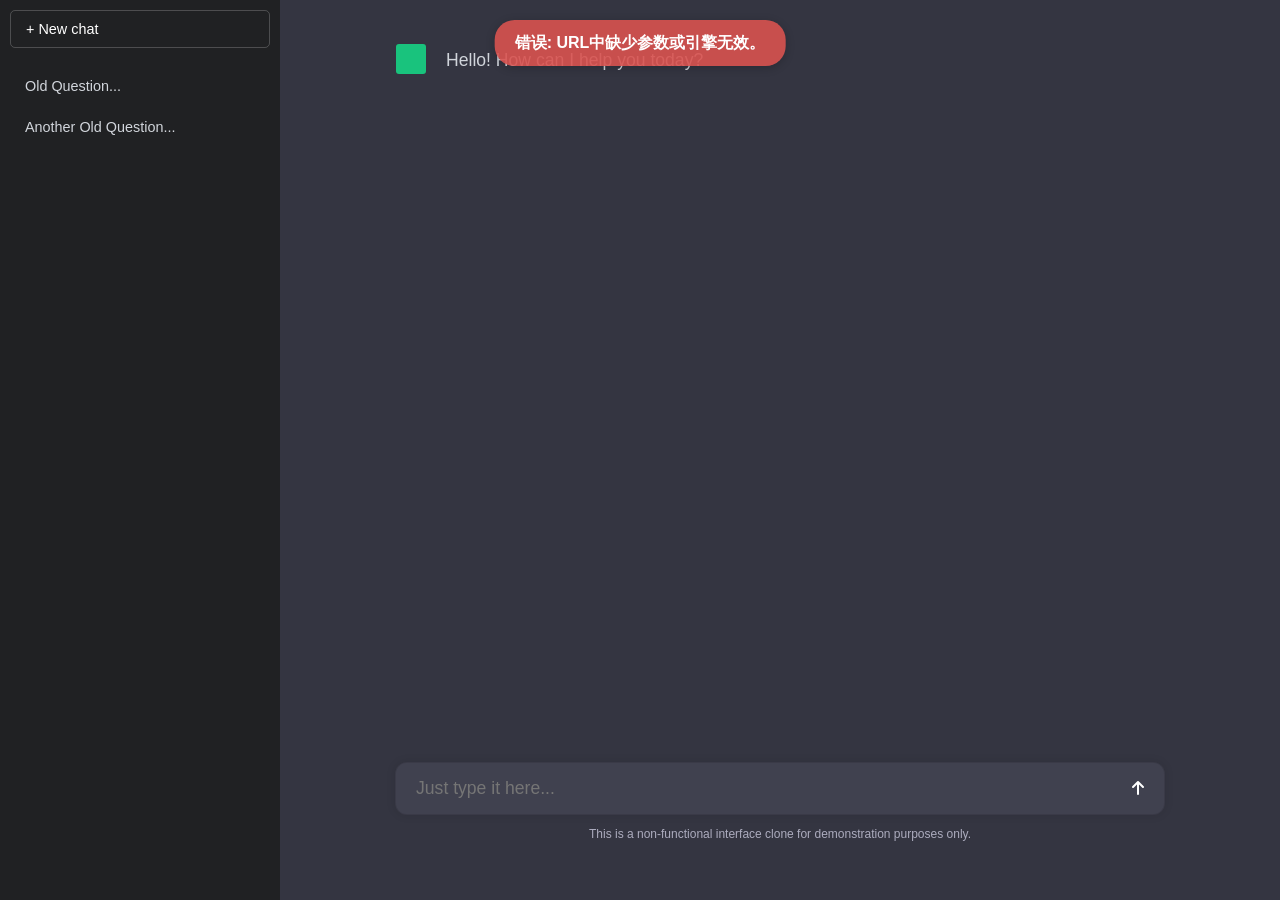
==== public/answer.html @ f905ea1f "feat: add lmlfy tool with AI search link generation and animation demo" ====
<!DOCTYPE html>
<html lang="en">
<head>
    <meta charset="UTF-8">
    <meta name="viewport" content="width=device-width, initial-scale=1.0">
    <title>Let Me Use an LLM For You</title>
    <link rel="stylesheet" href="css/style.css">
</head>
<body class="gpt-body">

    <div id="cursor">👆</div>
    <div id="tutorial-text-container"><p id="tutorial-text"></p></div>

    <div class="gpt-container">
        <!-- Static Sidebar for appearance -->
        <aside class="gpt-sidebar">
            <div class="sidebar-new-chat">+ New chat</div>
            <div class="sidebar-history">
                <div class="sidebar-item">Old Question...</div>
                <div class="sidebar-item">Another Old Question...</div>
            </div>
        </aside>

        <!-- Main Content -->
        <main class="gpt-main">
            <div class="gpt-chat-area" id="chat-messages">
                <!-- GPT Welcome Message -->
                <div class="gpt-message">
                    <div class="gpt-avatar"></div>
                    <div class="gpt-message-content">
                        <p>Hello! How can I help you today?</p>
                    </div>
                </div>
                 <!-- User message will be injected here -->
            </div>

            <div class="gpt-input-area">
                <div class="gpt-input-wrapper">
                    <input type="text" id="chat-input" placeholder="Just type it here..." readonly>
                    <button id="send-button" aria-label="Send message">
                        <svg width="24" height="24" viewBox="0 0 24 24" fill="none" xmlns="http://www.w3.org/2000/svg">
                            <path d="M7 11L12 6L17 11M12 18V7" stroke="currentColor" stroke-width="2" stroke-linecap="round" stroke-linejoin="round"></path>
                        </svg>
                    </button>
                </div>
                <p class="gpt-footer-text">This is a non-functional interface clone for demonstration purposes only.</p>
            </div>
        </main>
    </div>

    <script src="js/answer.js"></script>
</body>
</html>
---- public/css/style.css ----
/* ========= GLOBAL & HOME PAGE STYLES (preserved) ========= */
body {
    font-family: -apple-system, BlinkMacSystemFont, "Segoe UI", Roboto, Helvetica, Arial, sans-serif;
    background-color: #f0f2f5;
    color: #333;
    display: flex;
    justify-content: center;
    align-items: flex-start;
    min-height: 100vh;
    margin: 0;
    padding: 20px;
    box-sizing: border-box;
}

.container {
    width: 100%;
    max-width: 680px;
    background-color: #fff;
    padding: 2em;
    border-radius: 8px;
    box-shadow: 0 4px 12px rgba(0, 0, 0, 0.1);
    position: relative;
}

h1 { font-size: 1.8em; text-align: center; color: #1c1e21; margin-bottom: 0.5em; }
p { text-align: center; color: #606770; margin-bottom: 2em; line-height: 1.6; }
#main-form { display: flex; flex-direction: column; gap: 1.5em; }
.form-group { display: flex; flex-direction: column; }
label { margin-bottom: 0.5em; font-weight: 600; color: #333; }
textarea, select, input[type="text"]#result-link { width: 100%; padding: 12px; border: 1px solid #ddd; border-radius: 6px; font-size: 1em; font-family: inherit; box-sizing: border-box; transition: border-color 0.2s, box-shadow 0.2s; }
textarea { resize: vertical; min-height: 80px; }
textarea:focus, select:focus, input[type="text"]#result-link:focus { outline: none; border-color: #1a73e8; box-shadow: 0 0 0 2px rgba(26, 115, 232, 0.2); }
button { padding: 12px 20px; background-color: #1a73e8; color: white; border: none; border-radius: 6px; font-size: 1em; font-weight: 600; cursor: pointer; transition: background-color 0.2s; }
button:hover { background-color: #185abc; }
#result-container { margin-top: 2em; border-top: 1px solid #e0e0e0; padding-top: 1.5em; display: flex; flex-direction: column; gap: 1em; }
#result-container p { margin-bottom: 0; text-align: left; }
#result-link { background-color: #f8f9fa; }
#copy-button { background-color: #28a745; }
#copy-button:hover { background-color: #218838; }
.hidden { display: none; }

/* ========= GPT CLONE / ANIMATION STYLES ========= */

body.gpt-body {
    background-color: #343541;
    font-family: "Sohne", "Helvetica Neue", Helvetica, Arial, sans-serif;
    padding: 0;
    align-items: stretch;
}

.gpt-container {
    display: flex;
    width: 100vw;
    height: 100vh;
}

.gpt-sidebar {
    width: 260px;
    background-color: #202123;
    color: white;
    padding: 10px;
    display: flex;
    flex-direction: column;
    gap: 20px;
}
.sidebar-new-chat {
    border: 1px solid hsla(0,0%,100%,.2);
    border-radius: 5px;
    padding: 10px 15px;
    font-size: 0.9em;
}
.sidebar-history {
    display: flex;
    flex-direction: column;
    gap: 5px;
}
.sidebar-item {
    padding: 10px 15px;
    border-radius: 5px;
    font-size: 0.9em;
    color: #d1d5db;
    white-space: nowrap;
    overflow: hidden;
    text-overflow: ellipsis;
}

.gpt-main {
    flex-grow: 1;
    display: flex;
    flex-direction: column;
    position: relative;
    height: 100%;
}

.gpt-chat-area {
    flex-grow: 1;
    padding: 20px;
    overflow-y: auto;
    color: #d1d5db;
    font-size: 1.1em;
}

.gpt-message, .user-message {
    display: flex;
    gap: 20px;
    padding: 24px;
    max-width: 768px;
    margin: 0 auto;
}

.user-message {
    background-color: #444654;
    border-top: 1px solid rgba(255,255,255,0.2);
    border-bottom: 1px solid rgba(255,255,255,0.2);
    opacity: 0;
    transform: translateY(20px);
    transition: opacity 0.5s, transform 0.5s;
}
.user-message.visible {
    opacity: 1;
    transform: translateY(0);
}

.gpt-avatar, .user-avatar {
    width: 30px;
    height: 30px;
    border-radius: 3px;
    background-color: #19c37d;
    background-size: 20px;
    background-position: center;
    background-repeat: no-repeat;
    flex-shrink: 0;
}
.gpt-avatar {
    /* OpenAI Logo (white) */
    background-image: url('[data-uri]');
}
.user-avatar {
    background-color: #5436da;
    /* Generic User Icon */
    background-image: url('[data-uri]');
}
.gpt-message-content, .user-message-content {
    padding-top: 2px; /* Adjusted for new avatar size */
    line-height: 1.6;
}
.gpt-message-content p, .user-message-content p {
    text-align: left;
    color: #d1d5db;
    margin: 0;
}

.gpt-input-area {
    padding: 2rem 1rem;
    width: 100%;
    box-sizing: border-box;
    background: linear-gradient(180deg,rgba(53,55,64,0),#343541 58.85%);
}

.gpt-input-wrapper {
    max-width: 768px;
    margin: 0 auto;
    position: relative;
    display: flex;
    align-items: center;
    background-color: #40414f;
    border: 1px solid rgba(0,0,0,0.1);
    border-radius: 12px;
    box-shadow: 0 0 10px rgba(0,0,0,0.1);
}

#chat-input {
    width: 100%;
    padding: 15px 50px 15px 20px;
    border: none;
    border-radius: 12px;
    font-size: 1.1em;
    background: transparent;
    color: white;
    outline: none;
}

#send-button {
    position: absolute;
    right: 10px;
    width: 32px;
    height: 32px;
    padding: 0;
    border-radius: 5px;
    display: flex;
    justify-content: center;
    align-items: center;
    background-color: transparent;
    transition: background-color 0.2s, transform 0.2s;
}
#send-button svg {
    stroke: #8e8ea0;
}
#send-button.active {
    background-color: #202123;
    transform: scale(0.9);
}

.gpt-footer-text {
    font-size: 0.75rem;
    color: #acacbe;
    text-align: center;
    margin-top: 10px;
}

#cursor {
    position: fixed;
    font-size: 24px; /* Control size with font-size */
    top: 0;
    left: 0;
    transform: translate(-100px, 50px); /* Start off-screen */
    transition: transform 0.8s cubic-bezier(0.65, 0, 0.35, 1);
    z-index: 100;
    pointer-events: none;
}

#tutorial-text-container {
    position: fixed;
    top: 20px;
    left: 50%;
    transform: translateX(-50%);
    background-color: rgba(217, 83, 79, 0.9);
    color: white;
    padding: 10px 20px;
    border-radius: 20px;
    z-index: 101;
    font-weight: bold;
    box-shadow: 0 2px 10px rgba(0,0,0,0.2);
    opacity: 0;
    transition: opacity 0.5s;
}
#tutorial-text-container.visible {
    opacity: 1;
}
#tutorial-text {
    margin: 0;
    text-align: center;
    color: white;
}
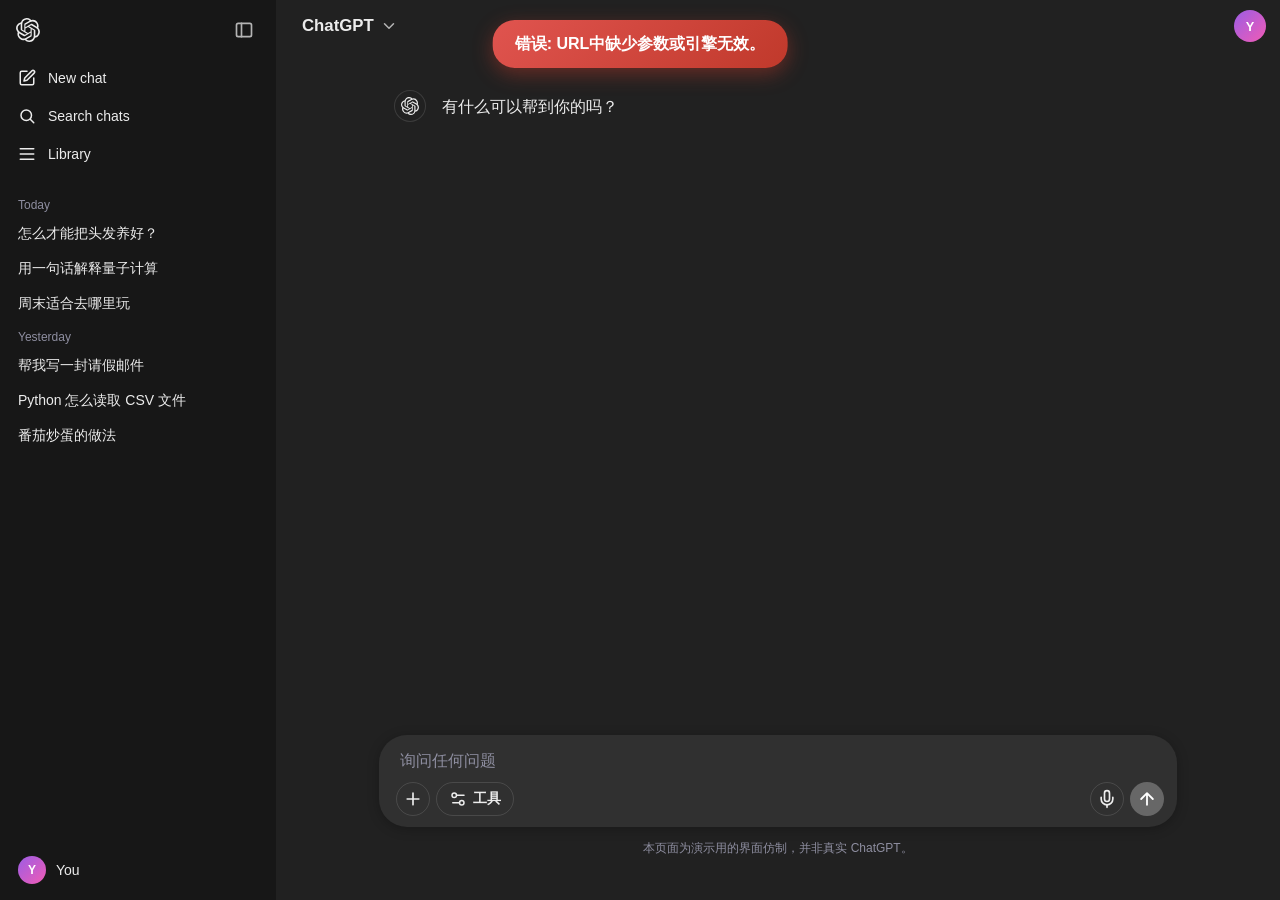
==== commit f37d886f: "feat: expand AI engine list and revamp ChatGPT-style demo UI - Add ChatGPT, Gemini, Claude, Grok, De" ====
--- a/public/answer.html
+++ b/public/answer.html
@@ -8,27 +8,80 @@
 </head>
 <body class="gpt-body">
 
-    <div id="cursor">👆</div>
+    <div id="cursor">
+        <svg width="28" height="28" viewBox="0 0 24 24" fill="none" xmlns="http://www.w3.org/2000/svg" aria-hidden="true">
+            <path d="M5.5 3.2L18.7 11.1c.6.36.46 1.27-.22 1.43l-5.3 1.24a1 1 0 0 0-.7.56l-2.3 5.02c-.3.64-1.24.55-1.4-.14L5.0 4.27c-.16-.7.62-1.24 1.2-.9" fill="#ffffff" stroke="#1f1f1f" stroke-width="1.3" stroke-linejoin="round"/>
+        </svg>
+    </div>
     <div id="tutorial-text-container"><p id="tutorial-text"></p></div>
 
     <div class="gpt-container">
         <!-- Static Sidebar for appearance -->
         <aside class="gpt-sidebar">
-            <div class="sidebar-new-chat">+ New chat</div>
+            <div class="sidebar-top">
+                <span class="sidebar-logo" aria-hidden="true">
+                    <svg viewBox="0 0 24 24" width="24" height="24" fill="currentColor" xmlns="http://www.w3.org/2000/svg"><path d="M22.2819 9.8211a5.9847 5.9847 0 0 0-.5157-4.9108 6.0462 6.0462 0 0 0-6.5098-2.9A6.0651 6.0651 0 0 0 4.9807 4.1818a5.9847 5.9847 0 0 0-3.9977 2.9 6.0462 6.0462 0 0 0 .7427 7.0966 5.98 5.98 0 0 0 .511 4.9107 6.051 6.051 0 0 0 6.5146 2.9001A5.9847 5.9847 0 0 0 13.2599 24a6.0557 6.0557 0 0 0 5.7718-4.2058 5.9894 5.9894 0 0 0 3.9977-2.9001 6.0557 6.0557 0 0 0-.7475-7.0729zm-9.022 12.6081a4.4755 4.4755 0 0 1-2.8764-1.0408l.1419-.0804 4.7783-2.7582a.7948.7948 0 0 0 .3927-.6813v-6.7369l2.02 1.1686a.071.071 0 0 1 .038.052v5.5826a4.504 4.504 0 0 1-4.4945 4.4944zm-9.6607-4.1254a4.4708 4.4708 0 0 1-.5346-3.0137l.142.0852 4.783 2.7582a.7712.7712 0 0 0 .7806 0l5.8428-3.3685v2.3324a.0804.0804 0 0 1-.0332.0615L9.74 19.9502a4.4992 4.4992 0 0 1-6.1408-1.6464zM2.3408 7.8956a4.485 4.485 0 0 1 2.3655-1.9728V11.6a.7664.7664 0 0 0 .3879.6765l5.8144 3.3543-2.0201 1.1685a.0757.0757 0 0 1-.071 0l-4.8303-2.7865A4.504 4.504 0 0 1 2.3408 7.872zm16.5963 3.8558L13.1038 8.364 15.1192 7.2a.0757.0757 0 0 1 .071 0l4.8303 2.7913a4.4944 4.4944 0 0 1-.6765 8.1042v-5.6772a.79.79 0 0 0-.407-.667zm2.0107-3.0231l-.142-.0852-4.7735-2.7818a.7759.7759 0 0 0-.7854 0L9.409 9.2297V6.8974a.0662.0662 0 0 1 .0284-.0615l4.8303-2.7866a4.4992 4.4992 0 0 1 6.6802 4.66zM8.3065 12.863l-2.02-1.1638a.0804.0804 0 0 1-.038-.0567V6.0742a4.4992 4.4992 0 0 1 7.3757-3.4537l-.142.0805L8.704 5.459a.7948.7948 0 0 0-.3927.6813zm1.0976-2.3654l2.602-1.4998 2.6069 1.4998v2.9994l-2.5974 1.4997-2.6067-1.4997Z"/></svg>
+                </span>
+                <button class="sidebar-icon-btn" aria-label="Collapse sidebar" tabindex="-1">
+                    <svg viewBox="0 0 24 24" width="20" height="20" fill="none" stroke="currentColor" stroke-width="2" stroke-linecap="round" stroke-linejoin="round"><rect x="3" y="4" width="18" height="16" rx="2"/><path d="M9 4v16"/></svg>
+                </button>
+            </div>
+
+            <nav class="sidebar-nav">
+                <button class="sidebar-link" tabindex="-1">
+                    <svg viewBox="0 0 24 24" width="18" height="18" fill="none" stroke="currentColor" stroke-width="2" stroke-linecap="round" stroke-linejoin="round"><path d="M12 3H5a2 2 0 0 0-2 2v14a2 2 0 0 0 2 2h14a2 2 0 0 0 2-2v-7"/><path d="M18.5 2.5a2.12 2.12 0 0 1 3 3L12 15l-4 1 1-4Z"/></svg>
+                    <span>New chat</span>
+                </button>
+                <button class="sidebar-link" tabindex="-1">
+                    <svg viewBox="0 0 24 24" width="18" height="18" fill="none" stroke="currentColor" stroke-width="2" stroke-linecap="round" stroke-linejoin="round"><circle cx="11" cy="11" r="7"/><path d="m21 21-4.3-4.3"/></svg>
+                    <span>Search chats</span>
+                </button>
+                <button class="sidebar-link" tabindex="-1">
+                    <svg viewBox="0 0 24 24" width="18" height="18" fill="none" stroke="currentColor" stroke-width="2" stroke-linecap="round" stroke-linejoin="round"><path d="M3 5h18M3 12h18M3 19h18"/></svg>
+                    <span>Library</span>
+                </button>
+            </nav>
+
             <div class="sidebar-history">
-                <div class="sidebar-item">Old Question...</div>
-                <div class="sidebar-item">Another Old Question...</div>
+                <div class="sidebar-section-label">Today</div>
+                <div class="sidebar-item" tabindex="-1">怎么才能把头发养好？</div>
+                <div class="sidebar-item" tabindex="-1">用一句话解释量子计算</div>
+                <div class="sidebar-item" tabindex="-1">周末适合去哪里玩</div>
+                <div class="sidebar-section-label">Yesterday</div>
+                <div class="sidebar-item" tabindex="-1">帮我写一封请假邮件</div>
+                <div class="sidebar-item" tabindex="-1">Python 怎么读取 CSV 文件</div>
+                <div class="sidebar-item" tabindex="-1">番茄炒蛋的做法</div>
+            </div>
+
+            <div class="sidebar-account" tabindex="-1">
+                <span class="account-avatar">Y</span>
+                <span class="account-name">You</span>
             </div>
         </aside>
 
         <!-- Main Content -->
         <main class="gpt-main">
+            <header class="gpt-topbar">
+                <button class="topbar-model" tabindex="-1">
+                    ChatGPT
+                    <svg viewBox="0 0 24 24" width="18" height="18" fill="none" stroke="currentColor" stroke-width="2" stroke-linecap="round" stroke-linejoin="round"><path d="m6 9 6 6 6-6"/></svg>
+                </button>
+                <div class="topbar-right">
+                    <button class="topbar-btn" aria-label="Share" tabindex="-1">
+                        <svg viewBox="0 0 24 24" width="20" height="20" fill="none" stroke="currentColor" stroke-width="2" stroke-linecap="round" stroke-linejoin="round"><path d="M4 12v7a2 2 0 0 0 2 2h12a2 2 0 0 0 2-2v-7"/><polyline points="16 6 12 2 8 6"/><line x1="12" x2="12" y1="2" y2="15"/></svg>
+                    </button>
+                    <span class="topbar-avatar">Y</span>
+                </div>
+            </header>
+
             <div class="gpt-chat-area" id="chat-messages">
                 <!-- GPT Welcome Message -->
                 <div class="gpt-message">
-                    <div class="gpt-avatar"></div>
+                    <div class="gpt-avatar">
+                        <svg viewBox="0 0 24 24" width="18" height="18" fill="currentColor" xmlns="http://www.w3.org/2000/svg" aria-hidden="true"><path d="M22.2819 9.8211a5.9847 5.9847 0 0 0-.5157-4.9108 6.0462 6.0462 0 0 0-6.5098-2.9A6.0651 6.0651 0 0 0 4.9807 4.1818a5.9847 5.9847 0 0 0-3.9977 2.9 6.0462 6.0462 0 0 0 .7427 7.0966 5.98 5.98 0 0 0 .511 4.9107 6.051 6.051 0 0 0 6.5146 2.9001A5.9847 5.9847 0 0 0 13.2599 24a6.0557 6.0557 0 0 0 5.7718-4.2058 5.9894 5.9894 0 0 0 3.9977-2.9001 6.0557 6.0557 0 0 0-.7475-7.0729zm-9.022 12.6081a4.4755 4.4755 0 0 1-2.8764-1.0408l.1419-.0804 4.7783-2.7582a.7948.7948 0 0 0 .3927-.6813v-6.7369l2.02 1.1686a.071.071 0 0 1 .038.052v5.5826a4.504 4.504 0 0 1-4.4945 4.4944zm-9.6607-4.1254a4.4708 4.4708 0 0 1-.5346-3.0137l.142.0852 4.783 2.7582a.7712.7712 0 0 0 .7806 0l5.8428-3.3685v2.3324a.0804.0804 0 0 1-.0332.0615L9.74 19.9502a4.4992 4.4992 0 0 1-6.1408-1.6464zM2.3408 7.8956a4.485 4.485 0 0 1 2.3655-1.9728V11.6a.7664.7664 0 0 0 .3879.6765l5.8144 3.3543-2.0201 1.1685a.0757.0757 0 0 1-.071 0l-4.8303-2.7865A4.504 4.504 0 0 1 2.3408 7.872zm16.5963 3.8558L13.1038 8.364 15.1192 7.2a.0757.0757 0 0 1 .071 0l4.8303 2.7913a4.4944 4.4944 0 0 1-.6765 8.1042v-5.6772a.79.79 0 0 0-.407-.667zm2.0107-3.0231l-.142-.0852-4.7735-2.7818a.7759.7759 0 0 0-.7854 0L9.409 9.2297V6.8974a.0662.0662 0 0 1 .0284-.0615l4.8303-2.7866a4.4992 4.4992 0 0 1 6.6802 4.66zM8.3065 12.863l-2.02-1.1638a.0804.0804 0 0 1-.038-.0567V6.0742a4.4992 4.4992 0 0 1 7.3757-3.4537l-.142.0805L8.704 5.459a.7948.7948 0 0 0-.3927.6813zm1.0976-2.3654l2.602-1.4998 2.6069 1.4998v2.9994l-2.5974 1.4997-2.6067-1.4997Z"/></svg>
+                    </div>
                     <div class="gpt-message-content">
-                        <p>Hello! How can I help you today?</p>
+                        <p>有什么可以帮到你的吗？</p>
                     </div>
                 </div>
                  <!-- User message will be injected here -->
@@ -36,14 +89,30 @@
 
             <div class="gpt-input-area">
                 <div class="gpt-input-wrapper">
-                    <input type="text" id="chat-input" placeholder="Just type it here..." readonly>
-                    <button id="send-button" aria-label="Send message">
-                        <svg width="24" height="24" viewBox="0 0 24 24" fill="none" xmlns="http://www.w3.org/2000/svg">
-                            <path d="M7 11L12 6L17 11M12 18V7" stroke="currentColor" stroke-width="2" stroke-linecap="round" stroke-linejoin="round"></path>
-                        </svg>
-                    </button>
+                    <input type="text" id="chat-input" placeholder="询问任何问题" readonly>
+                    <div class="input-toolbar">
+                        <div class="input-tools">
+                            <button class="tool-btn" aria-label="Add" tabindex="-1">
+                                <svg viewBox="0 0 24 24" width="20" height="20" fill="none" stroke="currentColor" stroke-width="2" stroke-linecap="round" stroke-linejoin="round"><path d="M12 5v14M5 12h14"/></svg>
+                            </button>
+                            <button class="tool-btn tool-btn-pill" tabindex="-1">
+                                <svg viewBox="0 0 24 24" width="18" height="18" fill="none" stroke="currentColor" stroke-width="2" stroke-linecap="round" stroke-linejoin="round"><path d="M20 7h-9"/><path d="M14 17H5"/><circle cx="17" cy="17" r="3"/><circle cx="7" cy="7" r="3"/></svg>
+                                <span>工具</span>
+                            </button>
+                        </div>
+                        <div class="input-tools">
+                            <button class="tool-btn" aria-label="Dictate" tabindex="-1">
+                                <svg viewBox="0 0 24 24" width="20" height="20" fill="none" stroke="currentColor" stroke-width="2" stroke-linecap="round" stroke-linejoin="round"><path d="M12 2a3 3 0 0 0-3 3v7a3 3 0 0 0 6 0V5a3 3 0 0 0-3-3Z"/><path d="M19 10v2a7 7 0 0 1-14 0v-2"/><line x1="12" x2="12" y1="19" y2="22"/></svg>
+                            </button>
+                            <button id="send-button" aria-label="Send message" tabindex="-1">
+                                <svg width="20" height="20" viewBox="0 0 24 24" fill="none" xmlns="http://www.w3.org/2000/svg">
+                                    <path d="M12 19V5M5 12l7-7 7 7" stroke="currentColor" stroke-width="2.2" stroke-linecap="round" stroke-linejoin="round"></path>
+                                </svg>
+                            </button>
+                        </div>
+                    </div>
                 </div>
-                <p class="gpt-footer-text">This is a non-functional interface clone for demonstration purposes only.</p>
+                <p class="gpt-footer-text">本页面为演示用的界面仿制，并非真实 ChatGPT。</p>
             </div>
         </main>
     </div>
--- a/public/css/style.css
+++ b/public/css/style.css
@@ -27,6 +27,7 @@
 #main-form { display: flex; flex-direction: column; gap: 1.5em; }
 .form-group { display: flex; flex-direction: column; }
 label { margin-bottom: 0.5em; font-weight: 600; color: #333; }
+.field-hint { margin-top: 0.6em; font-size: 0.8em; color: #888; line-height: 1.5; text-align: left; }
 textarea, select, input[type="text"]#result-link { width: 100%; padding: 12px; border: 1px solid #ddd; border-radius: 6px; font-size: 1em; font-family: inherit; box-sizing: border-box; transition: border-color 0.2s, box-shadow 0.2s; }
 textarea { resize: vertical; min-height: 80px; }
 textarea:focus, select:focus, input[type="text"]#result-link:focus { outline: none; border-color: #1a73e8; box-shadow: 0 0 0 2px rgba(26, 115, 232, 0.2); }
@@ -39,13 +40,35 @@
 #copy-button:hover { background-color: #218838; }
 .hidden { display: none; }
 
-/* ========= GPT CLONE / ANIMATION STYLES ========= */
+/* ========= GPT CLONE / ANIMATION STYLES (modern ChatGPT dark UI) ========= */
 
 body.gpt-body {
-    background-color: #343541;
-    font-family: "Sohne", "Helvetica Neue", Helvetica, Arial, sans-serif;
+    --gpt-bg: #212121;
+    --gpt-sidebar-bg: #171717;
+    --gpt-bubble: #303030;
+    --gpt-input-bg: #303030;
+    --gpt-text: #ececec;
+    --gpt-text-dim: #b4b4b4;
+    --gpt-text-faint: #8e8ea0;
+    --gpt-border: rgba(255, 255, 255, 0.12);
+    --gpt-hover: rgba(255, 255, 255, 0.06);
+    background-color: var(--gpt-bg);
+    color: var(--gpt-text);
+    font-family: "Helvetica Neue", Helvetica, "Segoe UI", Roboto, ui-sans-serif, system-ui, -apple-system, "Apple Color Emoji", sans-serif;
     padding: 0;
     align-items: stretch;
+    overflow: hidden;
+    /* CSS-driven fade-in so the clone appears smoothly even if JS is slow */
+    animation: page-fade-in 0.7s ease-out both;
+}
+body.gpt-body.fade-out {
+    animation: none;
+    opacity: 0;
+    transition: opacity 0.6s ease-in;
+}
+@keyframes page-fade-in {
+    from { opacity: 0; }
+    to   { opacity: 1; }
 }
 
 .gpt-container {
@@ -54,188 +77,404 @@
     height: 100vh;
 }
 
+/* ---- Sidebar ---- */
 .gpt-sidebar {
     width: 260px;
-    background-color: #202123;
-    color: white;
-    padding: 10px;
+    flex-shrink: 0;
+    background-color: var(--gpt-sidebar-bg);
+    color: var(--gpt-text);
+    padding: 8px;
     display: flex;
     flex-direction: column;
-    gap: 20px;
-}
-.sidebar-new-chat {
-    border: 1px solid hsla(0,0%,100%,.2);
-    border-radius: 5px;
-    padding: 10px 15px;
-    font-size: 0.9em;
-}
+    gap: 4px;
+}
+.sidebar-top {
+    display: flex;
+    align-items: center;
+    justify-content: space-between;
+    padding: 6px 8px;
+}
+.sidebar-logo { display: flex; color: var(--gpt-text); }
+.sidebar-icon-btn {
+    background: transparent;
+    border: none;
+    padding: 6px;
+    border-radius: 8px;
+    color: var(--gpt-text-dim);
+    display: flex;
+    cursor: default;
+}
+.sidebar-icon-btn:hover { background: var(--gpt-hover); }
+
+.sidebar-nav { display: flex; flex-direction: column; gap: 2px; margin-top: 4px; }
+.sidebar-link {
+    display: flex;
+    align-items: center;
+    gap: 12px;
+    width: 100%;
+    padding: 9px 10px;
+    border: none;
+    border-radius: 8px;
+    background: transparent;
+    color: var(--gpt-text);
+    font-size: 0.875rem;
+    font-weight: 500;
+    text-align: left;
+    cursor: default;
+    transition: background 0.15s;
+}
+.sidebar-link:hover { background: var(--gpt-hover); }
+.sidebar-link svg { color: var(--gpt-text); flex-shrink: 0; }
+
 .sidebar-history {
     display: flex;
     flex-direction: column;
-    gap: 5px;
+    gap: 1px;
+    margin-top: 14px;
+    overflow-y: auto;
+    flex-grow: 1;
+}
+.sidebar-section-label {
+    font-size: 0.75rem;
+    color: var(--gpt-text-faint);
+    padding: 8px 10px 4px;
+    font-weight: 500;
 }
 .sidebar-item {
-    padding: 10px 15px;
-    border-radius: 5px;
-    font-size: 0.9em;
-    color: #d1d5db;
+    padding: 8px 10px;
+    border-radius: 8px;
+    font-size: 0.875rem;
+    color: var(--gpt-text);
     white-space: nowrap;
     overflow: hidden;
     text-overflow: ellipsis;
-}
-
+    cursor: default;
+    transition: background 0.15s;
+}
+.sidebar-item:hover { background: var(--gpt-hover); }
+
+.sidebar-account {
+    display: flex;
+    align-items: center;
+    gap: 10px;
+    padding: 8px 10px;
+    border-radius: 8px;
+    margin-top: 4px;
+    cursor: default;
+    transition: background 0.15s;
+}
+.sidebar-account:hover { background: var(--gpt-hover); }
+.account-avatar {
+    width: 28px;
+    height: 28px;
+    border-radius: 50%;
+    background: linear-gradient(135deg, #9b5de5, #f15bb5);
+    color: #fff;
+    font-size: 0.75rem;
+    font-weight: 600;
+    display: flex;
+    align-items: center;
+    justify-content: center;
+    flex-shrink: 0;
+}
+.account-name { font-size: 0.875rem; color: var(--gpt-text); }
+
+/* ---- Main column ---- */
 .gpt-main {
     flex-grow: 1;
     display: flex;
     flex-direction: column;
     position: relative;
     height: 100%;
-}
-
+    min-width: 0;
+}
+
+.gpt-topbar {
+    height: 52px;
+    flex-shrink: 0;
+    display: flex;
+    align-items: center;
+    justify-content: space-between;
+    padding: 0 14px;
+}
+.topbar-model {
+    display: flex;
+    align-items: center;
+    gap: 6px;
+    background: transparent;
+    border: none;
+    color: var(--gpt-text);
+    font-size: 1.05rem;
+    font-weight: 600;
+    padding: 8px 12px;
+    border-radius: 10px;
+    cursor: default;
+    transition: background 0.15s;
+}
+.topbar-model:hover { background: var(--gpt-hover); }
+.topbar-model svg { color: var(--gpt-text-dim); }
+.topbar-right { display: flex; align-items: center; gap: 8px; }
+.topbar-btn {
+    width: 36px;
+    height: 36px;
+    display: flex;
+    align-items: center;
+    justify-content: center;
+    background: transparent;
+    border: none;
+    border-radius: 8px;
+    color: var(--gpt-text);
+    cursor: default;
+    transition: background 0.15s;
+}
+.topbar-btn:hover { background: var(--gpt-hover); }
+.topbar-avatar {
+    width: 32px;
+    height: 32px;
+    border-radius: 50%;
+    background: linear-gradient(135deg, #9b5de5, #f15bb5);
+    color: #fff;
+    font-size: 0.8rem;
+    font-weight: 600;
+    display: flex;
+    align-items: center;
+    justify-content: center;
+}
+
+/* ---- Chat area ---- */
 .gpt-chat-area {
     flex-grow: 1;
-    padding: 20px;
+    padding: 24px 20px 8px;
     overflow-y: auto;
-    color: #d1d5db;
-    font-size: 1.1em;
+    color: var(--gpt-text);
+    font-size: 1rem;
 }
 
 .gpt-message, .user-message {
     display: flex;
-    gap: 20px;
-    padding: 24px;
+    gap: 16px;
+    padding: 14px 0;
     max-width: 768px;
     margin: 0 auto;
 }
 
-.user-message {
-    background-color: #444654;
-    border-top: 1px solid rgba(255,255,255,0.2);
-    border-bottom: 1px solid rgba(255,255,255,0.2);
-    opacity: 0;
-    transform: translateY(20px);
-    transition: opacity 0.5s, transform 0.5s;
-}
-.user-message.visible {
-    opacity: 1;
-    transform: translateY(0);
-}
-
-.gpt-avatar, .user-avatar {
+/* Assistant: logo avatar on the left, plain text, no background */
+.gpt-avatar {
     width: 30px;
     height: 30px;
-    border-radius: 3px;
-    background-color: #19c37d;
-    background-size: 20px;
-    background-position: center;
-    background-repeat: no-repeat;
+    border-radius: 50%;
+    border: 1px solid var(--gpt-border);
+    color: var(--gpt-text);
+    display: flex;
+    align-items: center;
+    justify-content: center;
     flex-shrink: 0;
-}
-.gpt-avatar {
-    /* OpenAI Logo (white) */
-    background-image: url('[data-uri]');
-}
-.user-avatar {
-    background-color: #5436da;
-    /* Generic User Icon */
-    background-image: url('[data-uri]');
-}
-.gpt-message-content, .user-message-content {
-    padding-top: 2px; /* Adjusted for new avatar size */
+    background-color: var(--gpt-bg);
+}
+.gpt-avatar svg { display: block; }
+
+/* User: right-aligned rounded bubble, no avatar (matches current ChatGPT) */
+.user-message { justify-content: flex-end; }
+.user-avatar { display: none; }
+
+.gpt-message-content { padding-top: 4px; line-height: 1.75; }
+.gpt-message-content p { text-align: left; color: var(--gpt-text); margin: 0; }
+
+.user-message-content {
+    background-color: var(--gpt-bubble);
+    padding: 10px 18px;
+    border-radius: 22px;
+    max-width: 70%;
     line-height: 1.6;
 }
-.gpt-message-content p, .user-message-content p {
-    text-align: left;
-    color: #d1d5db;
-    margin: 0;
-}
-
+.user-message-content p { text-align: left; color: var(--gpt-text); margin: 0; }
+
+.user-message {
+    opacity: 0;
+    transform: translateY(14px);
+    transition: opacity 0.45s, transform 0.45s;
+}
+.user-message.visible { opacity: 1; transform: translateY(0); }
+
+/* AI "thinking" indicator: three bouncing dots before the redirect */
+.typing-dots {
+    display: flex;
+    align-items: center;
+    gap: 5px;
+    height: 28px;
+}
+.typing-dots span {
+    width: 8px;
+    height: 8px;
+    border-radius: 50%;
+    background-color: var(--gpt-text-dim);
+    animation: typing-bounce 1.2s infinite ease-in-out both;
+}
+.typing-dots span:nth-child(1) { animation-delay: -0.32s; }
+.typing-dots span:nth-child(2) { animation-delay: -0.16s; }
+@keyframes typing-bounce {
+    0%, 80%, 100% { transform: scale(0.6); opacity: 0.5; }
+    40%           { transform: scale(1);   opacity: 1; }
+}
+
+/* ---- Input area ---- */
 .gpt-input-area {
-    padding: 2rem 1rem;
+    padding: 8px 20px 18px;
     width: 100%;
     box-sizing: border-box;
-    background: linear-gradient(180deg,rgba(53,55,64,0),#343541 58.85%);
+    background: linear-gradient(180deg, rgba(33,33,33,0), var(--gpt-bg) 40%);
 }
 
 .gpt-input-wrapper {
     max-width: 768px;
     margin: 0 auto;
-    position: relative;
-    display: flex;
-    align-items: center;
-    background-color: #40414f;
-    border: 1px solid rgba(0,0,0,0.1);
-    border-radius: 12px;
-    box-shadow: 0 0 10px rgba(0,0,0,0.1);
+    display: flex;
+    flex-direction: column;
+    gap: 6px;
+    background-color: var(--gpt-input-bg);
+    border: 1px solid transparent;
+    border-radius: 28px;
+    padding: 10px 12px 10px 16px;
+    box-shadow: 0 2px 12px rgba(0, 0, 0, 0.25);
+    transition: border-color 0.25s, box-shadow 0.25s;
+}
+/* Subtle highlight when the "user" focuses the box */
+.gpt-input-wrapper.focused {
+    border-color: rgba(255, 255, 255, 0.2);
+    box-shadow: 0 2px 16px rgba(0, 0, 0, 0.35), 0 0 0 1px rgba(255, 255, 255, 0.08);
 }
 
 #chat-input {
     width: 100%;
-    padding: 15px 50px 15px 20px;
-    border: none;
-    border-radius: 12px;
-    font-size: 1.1em;
-    background: transparent;
-    color: white;
+    padding: 6px 4px;
+    border: none;
+    font-size: 1rem;
+    background: transparent;
+    color: var(--gpt-text);
     outline: none;
 }
+#chat-input::placeholder { color: var(--gpt-text-faint); }
+
+.input-toolbar {
+    display: flex;
+    align-items: center;
+    justify-content: space-between;
+}
+.input-tools { display: flex; align-items: center; gap: 6px; }
+
+.tool-btn {
+    height: 34px;
+    min-width: 34px;
+    padding: 0;
+    display: flex;
+    align-items: center;
+    justify-content: center;
+    gap: 6px;
+    border: 1px solid var(--gpt-border);
+    border-radius: 18px;
+    background: transparent;
+    color: var(--gpt-text);
+    font-size: 0.875rem;
+    cursor: default;
+    transition: background 0.15s;
+}
+.tool-btn:hover { background: var(--gpt-hover); }
+.tool-btn-pill { padding: 0 12px; }
 
 #send-button {
-    position: absolute;
-    right: 10px;
-    width: 32px;
-    height: 32px;
+    width: 34px;
+    height: 34px;
+    min-width: 34px;
     padding: 0;
-    border-radius: 5px;
-    display: flex;
-    justify-content: center;
-    align-items: center;
-    background-color: transparent;
-    transition: background-color 0.2s, transform 0.2s;
-}
-#send-button svg {
-    stroke: #8e8ea0;
-}
-#send-button.active {
-    background-color: #202123;
-    transform: scale(0.9);
-}
+    border: none;
+    border-radius: 50%;
+    display: flex;
+    justify-content: center;
+    align-items: center;
+    background-color: #676767;
+    cursor: default;
+    transition: background-color 0.2s, transform 0.15s;
+}
+#send-button svg { stroke: #ececec; transition: stroke 0.2s; }
+/* Brightens to a solid white "ready" button once there's text, like real ChatGPT */
+#send-button.enabled { background-color: #ffffff; }
+#send-button.enabled svg { stroke: #1a1a1a; }
+#send-button.active { transform: scale(0.88); }
 
 .gpt-footer-text {
     font-size: 0.75rem;
-    color: #acacbe;
+    color: var(--gpt-text-faint);
     text-align: center;
-    margin-top: 10px;
+    margin-top: 12px;
+}
+
+/* On narrow screens, hide the sidebar like ChatGPT's collapsed mobile view */
+@media (max-width: 860px) {
+    .gpt-sidebar { display: none; }
 }
 
 #cursor {
     position: fixed;
-    font-size: 24px; /* Control size with font-size */
     top: 0;
     left: 0;
+    width: 28px;
+    height: 28px;
     transform: translate(-100px, 50px); /* Start off-screen */
     transition: transform 0.8s cubic-bezier(0.65, 0, 0.35, 1);
     z-index: 100;
     pointer-events: none;
+    filter: drop-shadow(0 3px 4px rgba(0, 0, 0, 0.4));
+    will-change: transform;
+}
+#cursor svg {
+    display: block;
+    width: 100%;
+    height: 100%;
+    transition: transform 0.12s ease-out;
+}
+/* Press-down feedback: shrink the pointer slightly when "clicking" */
+#cursor.clicking svg {
+    transform: scale(0.78);
+}
+
+/* Click ripple that radiates from the cursor tip */
+.click-ripple {
+    position: fixed;
+    top: 0;
+    left: 0;
+    width: 14px;
+    height: 14px;
+    margin: -7px 0 0 -7px;
+    border-radius: 50%;
+    background: rgba(255, 255, 255, 0.5);
+    pointer-events: none;
+    z-index: 99;
+    animation: ripple 0.6s ease-out forwards;
+}
+@keyframes ripple {
+    0%   { transform: scale(0.3); opacity: 0.9; }
+    100% { transform: scale(4);   opacity: 0; }
 }
 
 #tutorial-text-container {
     position: fixed;
     top: 20px;
     left: 50%;
-    transform: translateX(-50%);
-    background-color: rgba(217, 83, 79, 0.9);
+    transform: translateX(-50%) translateY(-12px);
+    background: linear-gradient(135deg, #e0544f, #c0392b);
     color: white;
-    padding: 10px 20px;
-    border-radius: 20px;
+    padding: 11px 22px;
+    border-radius: 22px;
     z-index: 101;
     font-weight: bold;
-    box-shadow: 0 2px 10px rgba(0,0,0,0.2);
+    max-width: min(90vw, 560px);
+    box-shadow: 0 6px 20px rgba(192, 57, 43, 0.45);
     opacity: 0;
-    transition: opacity 0.5s;
+    transition: opacity 0.4s ease, transform 0.4s cubic-bezier(0.34, 1.56, 0.64, 1);
 }
 #tutorial-text-container.visible {
     opacity: 1;
+    transform: translateX(-50%) translateY(0);
 }
 #tutorial-text {
     margin: 0;
